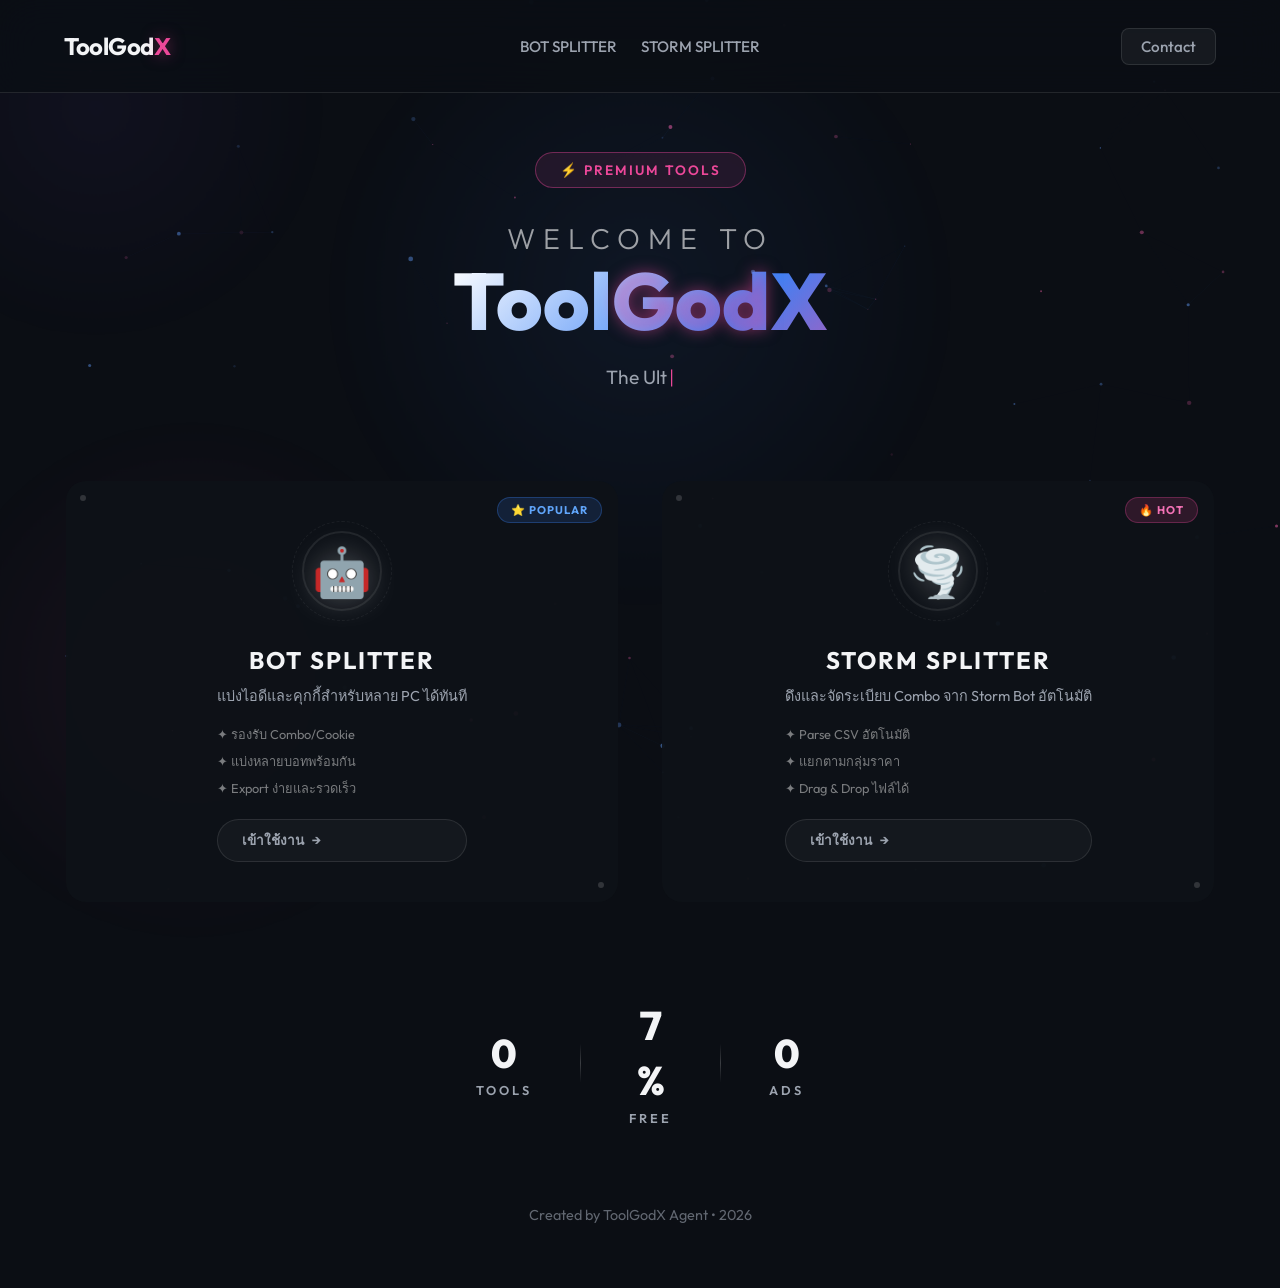
==== index.html @ eb427ba8 "New Update" ====
<!DOCTYPE html>
<html lang="th">

<head>
    <meta charset="UTF-8">
    <meta name="viewport" content="width=device-width, initial-scale=1.0">
    <meta name="description"
        content="ToolGodX - The Ultimate Tool Suite for Botting. Access ID Splitter and Storm Splitter.">
    <meta name="keywords" content="ToolGodX, ID Splitter, Storm Splitter, Bot Tools">
    <meta name="theme-color" content="#3b82f6">
    <title>ToolGodX - Home</title>
    <link rel="preconnect" href="https://fonts.googleapis.com">
    <link rel="preconnect" href="https://fonts.gstatic.com" crossorigin>
    <link href="https://fonts.googleapis.com/css2?family=Outfit:wght@300;400;600;700;800&display=swap" rel="stylesheet">
    <link rel="stylesheet" href="style.css">
    <script src="home.js" defer></script>
</head>

<body>
    <!-- Particle Canvas -->
    <canvas id="particleCanvas"></canvas>

    <!-- Animated Background Blobs -->
    <div class="background-glob home-glob"></div>
    <div class="background-glob home-glob-2"></div>
    <div class="background-glob home-glob-3"></div>

    <nav class="navbar">
        <div class="nav-container">
            <a href="index.html" class="nav-logo">
                ToolGod<span class="accent">X</span>
            </a>
            <ul class="nav-menu">
                <li><a href="bot.html" class="nav-link">BOT SPLITTER</a></li>
                <li><a href="storm.html" class="nav-link">STORM SPLITTER</a></li>
            </ul>
            <a href="#" class="nav-link contact-btn">Contact</a>
        </div>
    </nav>

    <div class="home-container">
        <!-- Hero Section -->
        <header class="hero-section">
            <div class="hero-badge">⚡ PREMIUM TOOLS</div>
            <h1 class="hero-title">
                <span class="hero-line-1">WELCOME TO</span>
                <span class="hero-line-2">Tool<span class="accent">God</span>X</span>
            </h1>
            <p class="hero-subtitle">
                <span id="typingText"></span><span class="typing-cursor">|</span>
            </p>
        </header>

        <!-- Feature Cards -->
        <main class="feature-grid">
            <!-- Bot Splitter Card -->
            <a href="bot.html" class="feature-card-wrapper bot-wrapper" id="botCard">
                <div class="card-border-glow"></div>
                <div class="feature-card bot-card">
                    <div class="card-shine"></div>
                    <div class="card-corner card-corner-tl"></div>
                    <div class="card-corner card-corner-br"></div>
                    <div class="card-status-badge bot-badge">⭐ POPULAR</div>
                    <div class="card-content">
                        <div class="card-icon-wrapper">
                            <div class="card-icon">🤖</div>
                            <div class="card-icon-ring"></div>
                            <div class="card-icon-ring card-icon-ring-2"></div>
                        </div>
                        <h2>BOT SPLITTER</h2>
                        <p>แบ่งไอดีและคุกกี้สำหรับหลาย PC ได้ทันที</p>
                        <ul class="card-features">
                            <li>✦ รองรับ Combo/Cookie</li>
                            <li>✦ แบ่งหลายบอทพร้อมกัน</li>
                            <li>✦ Export ง่ายและรวดเร็ว</li>
                        </ul>
                        <div class="card-cta">
                            <span>เข้าใช้งาน</span>
                            <span class="cta-arrow">→</span>
                        </div>
                    </div>
                    <div class="card-glow"></div>
                </div>
            </a>

            <!-- Storm Splitter Card -->
            <a href="storm.html" class="feature-card-wrapper storm-wrapper" id="stormCard">
                <div class="card-border-glow"></div>
                <div class="feature-card storm-card">
                    <div class="card-shine"></div>
                    <div class="card-corner card-corner-tl"></div>
                    <div class="card-corner card-corner-br"></div>
                    <div class="card-status-badge storm-badge">🔥 HOT</div>
                    <div class="card-content">
                        <div class="card-icon-wrapper">
                            <div class="card-icon">🌪️</div>
                            <div class="card-icon-ring"></div>
                            <div class="card-icon-ring card-icon-ring-2"></div>
                        </div>
                        <h2>STORM SPLITTER</h2>
                        <p>ดึงและจัดระเบียบ Combo จาก Storm Bot อัตโนมัติ</p>
                        <ul class="card-features">
                            <li>✦ Parse CSV อัตโนมัติ</li>
                            <li>✦ แยกตามกลุ่มราคา</li>
                            <li>✦ Drag & Drop ไฟล์ได้</li>
                        </ul>
                        <div class="card-cta">
                            <span>เข้าใช้งาน</span>
                            <span class="cta-arrow">→</span>
                        </div>
                    </div>
                    <div class="card-glow"></div>
                </div>
            </a>
        </main>

        <!-- Stats Section -->
        <section class="stats-section">
            <div class="stat-item">
                <span class="stat-number" data-target="2">0</span>
                <span class="stat-label">TOOLS</span>
            </div>
            <div class="stat-divider"></div>
            <div class="stat-item">
                <span class="stat-number" data-target="100">0</span><span class="stat-suffix">%</span>
                <span class="stat-label">FREE</span>
            </div>
            <div class="stat-divider"></div>
            <div class="stat-item">
                <span class="stat-number" data-target="0">0</span>
                <span class="stat-label">ADS</span>
            </div>
        </section>

        <footer>
            <p>Created by ToolGodX Agent &bull; 2026</p>
        </footer>
    </div>
</body>

</html>
---- style.css ----
:root {
    --bg-color: #0b0e14;
    --card-bg: rgba(22, 27, 34, 0.7);
    --primary: #3b82f6;
    --primary-glow: rgba(59, 130, 246, 0.5);
    --accent: #ec4899;
    --accent-glow: rgba(236, 72, 153, 0.5);
    --text-main: #f3f4f6;
    --text-muted: #9ca3af;
    --border: rgba(255, 255, 255, 0.1);
    --success: #10b981;
}

* {
    box-sizing: border-box;
    margin: 0;
    padding: 0;
}

html {
    scroll-behavior: smooth;
}

body {
    font-family: 'Outfit', sans-serif;
    background-color: var(--bg-color);
    color: var(--text-main);
    min-height: 100vh;
    display: flex;
    justify-content: center;
    padding: 2rem 1rem;
    overflow-x: hidden;
    position: relative;
}

/* Dynamic background blob */
.background-glob {
    position: fixed;
    top: -20%;
    left: -10%;
    width: 60vw;
    height: 60vw;
    background: radial-gradient(circle, var(--primary-glow) 0%, transparent 70%);
    opacity: 0.2;
    z-index: -1;
    pointer-events: none;
    animation: pulse 10s infinite alternate;
    will-change: transform, opacity;
}

@keyframes pulse {
    0% {
        transform: scale(1);
        opacity: 0.2;
    }

    100% {
        transform: scale(1.1);
        opacity: 0.3;
    }
}

/* Navbar */
.navbar {
    background: rgba(11, 14, 20, 0.8);
    backdrop-filter: blur(20px);
    -webkit-backdrop-filter: blur(20px);
    border-bottom: 1px solid var(--border);
    position: fixed;
    top: 0;
    left: 0;
    width: 100%;
    z-index: 1000;
    padding: 1rem 0;
}

.nav-container {
    max-width: 1200px;
    margin: 0 auto;
    padding: 0 1.5rem;
    display: flex;
    justify-content: center;
    align-items: center;
    position: relative;
    height: 60px;
    /* Ensure height for absolute positioning context */
}

.nav-logo {
    font-size: 1.5rem;
    font-weight: 700;
    color: var(--text-main);
    text-decoration: none;
    letter-spacing: -0.5px;
    position: absolute;
    left: 1.5rem;
}

.nav-menu {
    display: flex;
    list-style: none;
    gap: 1.5rem;
    align-items: center;
    justify-content: center;
    transition: transform 0.3s;
}

.nav-link {
    color: var(--text-muted);
    text-decoration: none;
    font-weight: 500;
    font-size: 0.95rem;
    transition: color 0.2s;
    position: relative;
}

.nav-link:hover,
.nav-link.active {
    color: var(--text-main);
}

.nav-link.active::after {
    content: '';
    position: absolute;
    bottom: -4px;
    left: 0;
    width: 100%;
    height: 2px;
    background: var(--primary);
    box-shadow: 0 0 10px var(--primary);
}

.contact-btn {
    border: 1px solid var(--border);
    padding: 0.5rem 1.2rem;
    border-radius: 8px;
    background: rgba(255, 255, 255, 0.05);
    position: absolute;
    right: 1.5rem;
}

.contact-btn:hover {
    background: rgba(255, 255, 255, 0.1);
    color: var(--primary);
    border-color: var(--primary);
}

.container {
    width: 100%;
    max-width: 1400px;
    z-index: 1;
    margin-top: 80px;
    /* Offset for fixed navbar */
    display: flex;
    flex-direction: column;
    min-height: calc(100vh - 140px);
}

header {
    text-align: center;
    margin-bottom: 2.5rem;
}

.glow-text {
    font-size: clamp(1.8rem, 8vw, 3rem);
    font-weight: 700;
    letter-spacing: -1px;
    text-shadow: 0 0 20px var(--primary-glow);
    margin-bottom: 0.5rem;
}

.accent {
    color: var(--accent);
    text-shadow: 0 0 15px var(--accent-glow);
}

.subtitle {
    color: var(--text-muted);
    font-size: 1.1rem;
}

/* Card Styling */
.card {
    background: var(--card-bg);
    backdrop-filter: blur(12px);
    -webkit-backdrop-filter: blur(12px);
    border: 1px solid var(--border);
    border-radius: 16px;
    padding: 1.5rem;
    box-shadow: 0 8px 32px rgba(0, 0, 0, 0.3);
    margin-bottom: 2rem;
}

/* Inputs */
.form-group {
    margin-bottom: 1.5rem;
}

label {
    display: block;
    margin-bottom: 0.5rem;
    font-weight: 600;
    color: var(--text-main);
}

textarea {
    width: 100%;
    height: 200px;
    background: rgba(0, 0, 0, 0.3);
    border: 1px solid var(--border);
    border-radius: 12px;
    padding: 1rem;
    color: var(--text-main);
    font-family: 'Consolas', monospace;
    font-size: 0.95rem;
    resize: vertical;
    transition: border-color 0.2s, box-shadow 0.2s;
}

textarea:focus {
    outline: none;
    border-color: var(--primary);
    box-shadow: 0 0 0 2px var(--primary-glow);
}

.meta-info {
    text-align: right;
    font-size: 0.85rem;
    color: var(--text-muted);
    margin-top: 0.5rem;
}

/* Controls */
.controls {
    display: flex;
    gap: 1rem;
    align-items: flex-end;
    flex-wrap: wrap;
}

.control-group {
    flex: 1;
    min-width: 200px;
}

.number-input {
    display: flex;
    align-items: center;
    background: rgba(0, 0, 0, 0.3);
    border-radius: 12px;
    border: 1px solid var(--border);
    overflow: hidden;
}

.number-input button {
    background: transparent;
    border: none;
    color: var(--text-main);
    padding: 0.8rem 1rem;
    font-size: 1.2rem;
    cursor: pointer;
    transition: background 0.2s;
}

.number-input button:hover {
    background: rgba(255, 255, 255, 0.1);
}

.number-input input {
    flex: 1;
    background: transparent;
    border: none;
    color: var(--text-main);
    text-align: center;
    font-size: 1.1rem;
    font-weight: 600;
    padding: 0.8rem 0;
    -moz-appearance: textfield;
    appearance: textfield;

}

.number-input input::-webkit-outer-spin-button,
.number-input input::-webkit-inner-spin-button {
    -webkit-appearance: none;
    margin: 0;
}

.styled-select {
    width: 100%;
    background: rgba(0, 0, 0, 0.3);
    border: 1px solid var(--border);
    border-radius: 12px;
    padding: 1rem;
    color: var(--text-main);
    font-size: 1rem;
    cursor: pointer;
    appearance: none;
    -webkit-appearance: none;
    background-image: url("data:image/svg+xml,%3Csvg xmlns='http://www.w3.org/2000/svg' width='24' height='24' viewBox='0 0 24 24' fill='none' stroke='%239ca3af' stroke-width='2' stroke-linecap='round' stroke-linejoin='round'%3E%3Cpolyline points='6 9 12 15 18 9'%3E%3C/polyline%3E%3C/svg%3E");
    background-repeat: no-repeat;
    background-position: right 1rem center;
    background-size: 1rem;
}

.styled-select:focus {
    outline: none;
    border-color: var(--primary);
}

.action-btn {
    flex: 2;
    background: linear-gradient(135deg, var(--primary), #2563eb);
    color: white;
    border: none;
    border-radius: 12px;
    padding: 1rem 2rem;
    font-size: 1.1rem;
    font-weight: 600;
    cursor: pointer;
    transition: transform 0.2s, box-shadow 0.2s;
    min-width: 200px;
    box-shadow: 0 4px 15px var(--primary-glow);
}

.action-btn:hover {
    transform: translateY(-2px);
    box-shadow: 0 6px 20px var(--primary-glow);
}

.secondary-btn {
    background: rgba(255, 255, 255, 0.05);
    color: var(--text-muted);
    border: 1px solid var(--border);
    border-radius: 12px;
    padding: 1rem 1.5rem;
    cursor: pointer;
    transition: all 0.2s;
}

.secondary-btn:hover {
    background: rgba(239, 68, 68, 0.1);
    color: #ef4444;
    border-color: rgba(239, 68, 68, 0.3);
}

/* Results Grid */
.results-grid {
    display: grid;
    grid-template-columns: repeat(4, 1fr);
    gap: 1.5rem;
    margin-bottom: 3rem;
}

.result-card {
    background: var(--card-bg);
    border: 1px solid var(--border);
    border-radius: 12px;
    overflow: hidden;
    display: flex;
    flex-direction: column;
    animation: fadeIn 0.4s ease-out backwards;
    /* Performance Optimization: Skip rendering off-screen content */
    content-visibility: auto;
    contain-intrinsic-size: 1px 250px;
    /* Approximate height of a card */
}

@keyframes fadeIn {
    from {
        opacity: 0;
        transform: translateY(10px);
    }

    to {
        opacity: 1;
        transform: translateY(0);
    }
}

.result-header {
    background: rgba(255, 255, 255, 0.03);
    padding: 1rem;
    display: flex;
    justify-content: space-between;
    align-items: center;
    border-bottom: 1px solid var(--border);
}

.result-title {
    font-weight: 600;
    color: var(--primary);
}

.count-badge {
    background: rgba(255, 255, 255, 0.1);
    padding: 0.2rem 0.6rem;
    border-radius: 20px;
    font-size: 0.8rem;
    color: var(--text-muted);
}

.result-body {
    padding: 1rem;
}

.result-textarea {
    width: 100%;
    height: 120px;
    background: rgba(0, 0, 0, 0.2);
    border: 1px solid transparent;
    border-radius: 8px;
    padding: 0.8rem;
    color: var(--text-muted);
    font-family: 'Consolas', monospace;
    font-size: 0.85rem;
    resize: none;
}

.copy-btn {
    width: 100%;
    margin-top: 0.8rem;
    background: rgba(255, 255, 255, 0.05);
    border: 1px solid var(--border);
    color: var(--text-main);
    padding: 0.8rem;
    border-radius: 8px;
    cursor: pointer;
    font-weight: 600;
    transition: all 0.2s;
    display: flex;
    align-items: center;
    justify-content: center;
    gap: 0.5rem;
}

.copy-btn:hover {
    background: rgba(255, 255, 255, 0.1);
    border-color: rgba(255, 255, 255, 0.2);
}

.copy-btn.copied {
    background: rgba(16, 185, 129, 0.2);
    color: var(--success);
    border-color: rgba(16, 185, 129, 0.4);
}

footer {
    margin-top: auto;
    text-align: center;
    color: var(--text-muted);
    font-size: 0.9rem;
    opacity: 0.6;
    padding-top: 1rem;
    padding-bottom: 2rem;
}

@media (max-width: 1024px) {
    .results-grid {
        grid-template-columns: repeat(2, 1fr);
    }
}

@media (max-width: 600px) {
    .nav-menu {
        display: none;
        /* simple mobile fix for now, could add hamburger later */
    }

    .nav-container {
        justify-content: space-between;
    }

    .controls {
        flex-direction: column;
        align-items: stretch;
    }

    .action-btn {
        width: 100%;
    }

    .results-grid {
        grid-template-columns: 1fr;
    }
}

/* ========================================= */
/* HOME PAGE STYLES                          */
/* ========================================= */

/* Particle Canvas */
#particleCanvas {
    position: fixed;
    top: 0;
    left: 0;
    width: 100%;
    height: 100%;
    z-index: 0;
    pointer-events: none;
}

.home-container {
    width: 100%;
    max-width: 1200px;
    z-index: 1;
    margin-top: 120px;
    display: flex;
    flex-direction: column;
    align-items: center;
    min-height: calc(100vh - 160px);
    padding: 0 1.5rem;
}

/* Background Blobs - Enhanced */
.home-glob {
    background: radial-gradient(circle, rgba(59, 130, 246, 0.4) 0%, transparent 60%);
    top: -10%;
    left: 20%;
    animation: pulse 8s infinite alternate;
}

.home-glob-2 {
    background: radial-gradient(circle, rgba(236, 72, 153, 0.35) 0%, transparent 60%);
    top: 40%;
    right: -10%;
    width: 50vw;
    height: 50vw;
    animation: pulse 12s infinite alternate-reverse;
}

.home-glob-3 {
    background: radial-gradient(circle, rgba(139, 92, 246, 0.25) 0%, transparent 60%);
    bottom: -20%;
    left: -15%;
    width: 45vw;
    height: 45vw;
    animation: pulse 15s infinite alternate;
}

/* Hero Section */
.hero-section {
    text-align: center;
    margin-bottom: clamp(2rem, 8vw, 4rem);
    animation: slideDown 0.8s ease-out;
}

@keyframes slideDown {
    from {
        opacity: 0;
        transform: translateY(-30px);
    }

    to {
        opacity: 1;
        transform: translateY(0);
    }
}

/* Hero Badge */
.hero-badge {
    display: inline-block;
    padding: 0.5rem 1.5rem;
    border: 1px solid rgba(236, 72, 153, 0.4);
    border-radius: 999px;
    font-size: 0.85rem;
    font-weight: 600;
    color: var(--accent);
    background: rgba(236, 72, 153, 0.1);
    margin-bottom: 2rem;
    letter-spacing: 2px;
    animation: badgePulse 2s ease-in-out infinite;
}

@keyframes badgePulse {

    0%,
    100% {
        box-shadow: 0 0 0 0 rgba(236, 72, 153, 0.3);
    }

    50% {
        box-shadow: 0 0 20px 5px rgba(236, 72, 153, 0.15);
    }
}

/* Hero Title */
.hero-title {
    display: flex;
    flex-direction: column;
    gap: 0.3rem;
    margin-bottom: 1.5rem;
}

.hero-line-1 {
    font-size: clamp(1rem, 4vw, 1.8rem);
    font-weight: 300;
    letter-spacing: 8px;
    color: rgba(255, 255, 255, 0.6);
    text-transform: uppercase;
    animation: fadeSlideUp 0.6s ease-out 0.2s both;
}

.hero-line-2 {
    font-size: clamp(2.5rem, 10vw, 5rem);
    font-weight: 800;
    line-height: 1;
    background: linear-gradient(135deg, #fff 0%, #3b82f6 40%, #ec4899 70%, #fff 100%);
    background-size: 200% auto;
    -webkit-background-clip: text;
    background-clip: text;
    -webkit-text-fill-color: transparent;
    animation: fadeSlideUp 0.6s ease-out 0.4s both, shimmer 4s linear infinite;
}

@keyframes fadeSlideUp {
    from {
        opacity: 0;
        transform: translateY(20px);
    }

    to {
        opacity: 1;
        transform: translateY(0);
    }
}

@keyframes shimmer {
    0% {
        background-position: 0% center;
    }

    100% {
        background-position: 200% center;
    }
}

/* Hero Subtitle with Typing */
.hero-subtitle {
    font-size: 1.2rem;
    color: var(--text-muted);
    max-width: 600px;
    margin: 0 auto;
    min-height: 1.8em;
    animation: fadeSlideUp 0.6s ease-out 0.6s both;
}

.typing-cursor {
    display: inline-block;
    color: var(--accent);
    font-weight: 300;
    animation: blink 0.8s step-end infinite;
    margin-left: 2px;
}

@keyframes blink {

    0%,
    100% {
        opacity: 1;
    }

    50% {
        opacity: 0;
    }
}

/* Feature Grid */
.feature-grid {
    display: grid;
    grid-template-columns: repeat(auto-fit, minmax(280px, 1fr));
    gap: 2.5rem;
    width: 100%;
    padding: 1rem 0;
    margin-bottom: 3rem;
}

/* ---- Card Wrapper with Animated Gradient Border ---- */
.feature-card-wrapper {
    position: relative;
    border-radius: 22px;
    padding: 2px;
    text-decoration: none;
    display: block;
    animation: cardEntrance 0.7s ease-out both;
}

.card-border-glow {
    position: absolute;
    inset: 0;
    border-radius: 22px;
    background: conic-gradient(from var(--border-angle, 0deg),
            transparent 0%,
            transparent 25%,
            rgba(255, 255, 255, 0.15) 50%,
            transparent 75%,
            transparent 100%);
    z-index: 0;
    opacity: 0;
    transition: opacity 0.5s;
    animation: rotateBorder 4s linear infinite;
}

.feature-card-wrapper:hover .card-border-glow {
    opacity: 1;
}

@property --border-angle {
    syntax: '<angle>';
    initial-value: 0deg;
    inherits: false;
}

@keyframes rotateBorder {
    to {
        --border-angle: 360deg;
    }
}

.bot-wrapper:hover .card-border-glow {
    background: conic-gradient(from var(--border-angle, 0deg),
            transparent 0%,
            transparent 20%,
            rgba(59, 130, 246, 0.6) 35%,
            rgba(59, 130, 246, 0.8) 50%,
            rgba(59, 130, 246, 0.6) 65%,
            transparent 80%,
            transparent 100%);
}

.storm-wrapper:hover .card-border-glow {
    background: conic-gradient(from var(--border-angle, 0deg),
            transparent 0%,
            transparent 20%,
            rgba(236, 72, 153, 0.6) 35%,
            rgba(236, 72, 153, 0.8) 50%,
            rgba(236, 72, 153, 0.6) 65%,
            transparent 80%,
            transparent 100%);
}

@keyframes cardEntrance {
    from {
        opacity: 0;
        transform: translateY(40px) scale(0.95);
    }

    to {
        opacity: 1;
        transform: translateY(0) scale(1);
    }
}

/* ---- Feature Card (inner) ---- */
.feature-card {
    --mouse-x: 50%;
    --mouse-y: 50%;
    position: relative;
    background: rgba(14, 18, 24, 0.95);
    border-radius: 20px;
    padding: 2.5rem 2rem;
    color: var(--text-main);
    display: flex;
    flex-direction: column;
    align-items: center;
    text-align: center;
    transition: all 0.4s cubic-bezier(0.175, 0.885, 0.32, 1.275);
    overflow: hidden;
    backdrop-filter: blur(12px);
    z-index: 1;
}

/* Card Shine (mouse-tracking) */
.card-shine {
    position: absolute;
    top: 0;
    left: 0;
    width: 100%;
    height: 100%;
    background: radial-gradient(350px circle at var(--mouse-x) var(--mouse-y),
            rgba(255, 255, 255, 0.07),
            transparent 60%);
    z-index: 1;
    pointer-events: none;
    opacity: 0;
    transition: opacity 0.3s;
}

.feature-card-wrapper:hover .card-shine {
    opacity: 1;
}

/* ---- Corner Decorations ---- */
.card-corner {
    position: absolute;
    width: 6px;
    height: 6px;
    border-radius: 50%;
    background: rgba(255, 255, 255, 0.15);
    z-index: 3;
    transition: all 0.5s;
}

.card-corner-tl {
    top: 14px;
    left: 14px;
}

.card-corner-br {
    bottom: 14px;
    right: 14px;
}

.feature-card-wrapper:hover .card-corner {
    background: rgba(255, 255, 255, 0.4);
    box-shadow: 0 0 8px rgba(255, 255, 255, 0.3);
}

.bot-wrapper:hover .card-corner {
    background: var(--primary);
    box-shadow: 0 0 12px var(--primary-glow);
}

.storm-wrapper:hover .card-corner {
    background: var(--accent);
    box-shadow: 0 0 12px var(--accent-glow);
}

/* ---- Status Badge ---- */
.card-status-badge {
    position: absolute;
    top: 16px;
    right: 16px;
    padding: 0.3rem 0.8rem;
    border-radius: 999px;
    font-size: 0.7rem;
    font-weight: 700;
    letter-spacing: 1px;
    z-index: 3;
    animation: badgeFloat 3s ease-in-out infinite;
}

@keyframes badgeFloat {

    0%,
    100% {
        transform: translateY(0);
    }

    50% {
        transform: translateY(-3px);
    }
}

.bot-badge {
    background: rgba(59, 130, 246, 0.15);
    color: #60a5fa;
    border: 1px solid rgba(59, 130, 246, 0.3);
}

.storm-badge {
    background: rgba(236, 72, 153, 0.15);
    color: #f472b6;
    border: 1px solid rgba(236, 72, 153, 0.3);
}

/* ---- Card Content ---- */
.card-content {
    z-index: 2;
    position: relative;
}

/* ---- Icon Wrapper with Dual Rings ---- */
.card-icon-wrapper {
    position: relative;
    display: inline-flex;
    align-items: center;
    justify-content: center;
    margin-bottom: 1.5rem;
    width: 100px;
    height: 100px;
}

.card-icon {
    font-size: 3rem;
    filter: drop-shadow(0 0 15px rgba(255, 255, 255, 0.25));
    transition: transform 0.5s cubic-bezier(0.175, 0.885, 0.32, 1.275);
    z-index: 2;
}

.card-icon-ring {
    position: absolute;
    width: 80px;
    height: 80px;
    border-radius: 50%;
    border: 2px solid rgba(255, 255, 255, 0.08);
    transition: all 0.5s ease;
}

.card-icon-ring-2 {
    width: 100px;
    height: 100px;
    border: 1px dashed rgba(255, 255, 255, 0.06);
    animation: spinRing 20s linear infinite;
}

@keyframes spinRing {
    to {
        transform: rotate(360deg);
    }
}

.feature-card-wrapper:hover .card-icon-ring {
    transform: scale(1.15);
    border-color: rgba(255, 255, 255, 0.25);
}

.feature-card-wrapper:hover .card-icon-ring-2 {
    border-color: rgba(255, 255, 255, 0.15);
    animation-duration: 6s;
}

.feature-card h2 {
    font-size: 1.5rem;
    font-weight: 700;
    margin-bottom: 0.6rem;
    letter-spacing: 2px;
    transition: all 0.3s;
}

.feature-card p {
    color: var(--text-muted);
    line-height: 1.6;
    font-size: 0.9rem;
    margin-bottom: 1rem;
}

/* ---- Feature List ---- */
.card-features {
    list-style: none;
    text-align: left;
    padding: 0;
    margin: 0 0 1.2rem 0;
    display: flex;
    flex-direction: column;
    gap: 0.4rem;
}

.card-features li {
    font-size: 0.8rem;
    color: rgba(255, 255, 255, 0.45);
    transition: color 0.3s;
}

.feature-card-wrapper:hover .card-features li {
    color: rgba(255, 255, 255, 0.7);
}

/* ---- CTA Button ---- */
.card-cta {
    display: flex;
    align-items: center;
    gap: 0.5rem;
    padding: 0.6rem 1.5rem;
    border-radius: 999px;
    border: 1px solid rgba(255, 255, 255, 0.1);
    background: rgba(255, 255, 255, 0.03);
    font-size: 0.85rem;
    font-weight: 600;
    color: var(--text-muted);
    transition: all 0.4s;
}

.cta-arrow {
    transition: transform 0.3s;
    display: inline-block;
}

.feature-card-wrapper:hover .card-cta {
    color: #fff;
    border-color: rgba(255, 255, 255, 0.3);
    background: rgba(255, 255, 255, 0.08);
}

.feature-card-wrapper:hover .cta-arrow {
    transform: translateX(4px);
}

/* ---- Card Glow (bottom gradient) ---- */
.card-glow {
    position: absolute;
    bottom: 0;
    left: 0;
    width: 100%;
    height: 60%;
    pointer-events: none;
    z-index: 0;
    opacity: 0;
    transition: opacity 0.5s;
}

/* ---- General Hover ---- */
.feature-card-wrapper:hover .feature-card {
    background: rgba(18, 22, 30, 0.98);
}

.feature-card-wrapper:hover .card-icon {
    transform: scale(1.2) rotate(5deg);
}

/* ---- Bot Card Hover ---- */
.bot-wrapper:hover .feature-card {
    box-shadow: inset 0 0 60px rgba(59, 130, 246, 0.04);
}

.bot-wrapper:hover h2 {
    color: var(--primary);
    text-shadow: 0 0 25px var(--primary-glow);
}

.bot-wrapper:hover .card-icon-ring {
    border-color: var(--primary);
    box-shadow: 0 0 25px var(--primary-glow);
}

.bot-wrapper:hover .card-icon-ring-2 {
    border-color: rgba(59, 130, 246, 0.3);
}

.bot-wrapper:hover .card-cta {
    border-color: rgba(59, 130, 246, 0.4);
    background: rgba(59, 130, 246, 0.1);
    color: #60a5fa;
}

.bot-wrapper:hover .card-glow {
    opacity: 1;
    background: linear-gradient(to top, rgba(59, 130, 246, 0.1), transparent);
}

/* ---- Storm Card Hover ---- */
.storm-wrapper:hover .feature-card {
    box-shadow: inset 0 0 60px rgba(236, 72, 153, 0.04);
}

.storm-wrapper:hover h2 {
    color: var(--accent);
    text-shadow: 0 0 25px var(--accent-glow);
}

.storm-wrapper:hover .card-icon-ring {
    border-color: var(--accent);
    box-shadow: 0 0 25px var(--accent-glow);
}

.storm-wrapper:hover .card-icon-ring-2 {
    border-color: rgba(236, 72, 153, 0.3);
}

.storm-wrapper:hover .card-cta {
    border-color: rgba(236, 72, 153, 0.4);
    background: rgba(236, 72, 153, 0.1);
    color: #f472b6;
}

.storm-wrapper:hover .card-glow {
    opacity: 1;
    background: linear-gradient(to top, rgba(236, 72, 153, 0.1), transparent);
}

/* Stats Section */
.stats-section {
    display: flex;
    align-items: center;
    justify-content: center;
    gap: 3rem;
    padding: 2rem 0;
    margin-bottom: 2rem;
    animation: fadeSlideUp 0.6s ease-out 1s both;
}

.stat-item {
    text-align: center;
    display: flex;
    flex-direction: column;
    align-items: center;
    gap: 0.3rem;
}

.stat-number {
    font-size: clamp(1.8rem, 6vw, 2.5rem);
    font-weight: 800;
    color: var(--text-main);
    font-variant-numeric: tabular-nums;
}

.stat-suffix {
    font-size: clamp(1.8rem, 6vw, 2.5rem);
    font-weight: 800;
    color: var(--text-main);
}

.stat-label {
    font-size: 0.8rem;
    font-weight: 600;
    letter-spacing: 3px;
    color: var(--text-muted);
    text-transform: uppercase;
}

.stat-divider {
    width: 1px;
    height: 40px;
    background: linear-gradient(to bottom, transparent, rgba(255, 255, 255, 0.2), transparent);
}

/* Mobile Responsive */
@media (max-width: 768px) {
    .hero-line-1 {
        font-size: 1.2rem;
        letter-spacing: 4px;
    }

    .hero-line-2 {
        font-size: 3rem;
    }

    .feature-grid {
        grid-template-columns: 1fr;
        gap: 1.5rem;
    }

    .stats-section {
        gap: 1.5rem;
    }

    .stat-number,
    .stat-suffix {
        font-size: 1.8rem;
    }
}
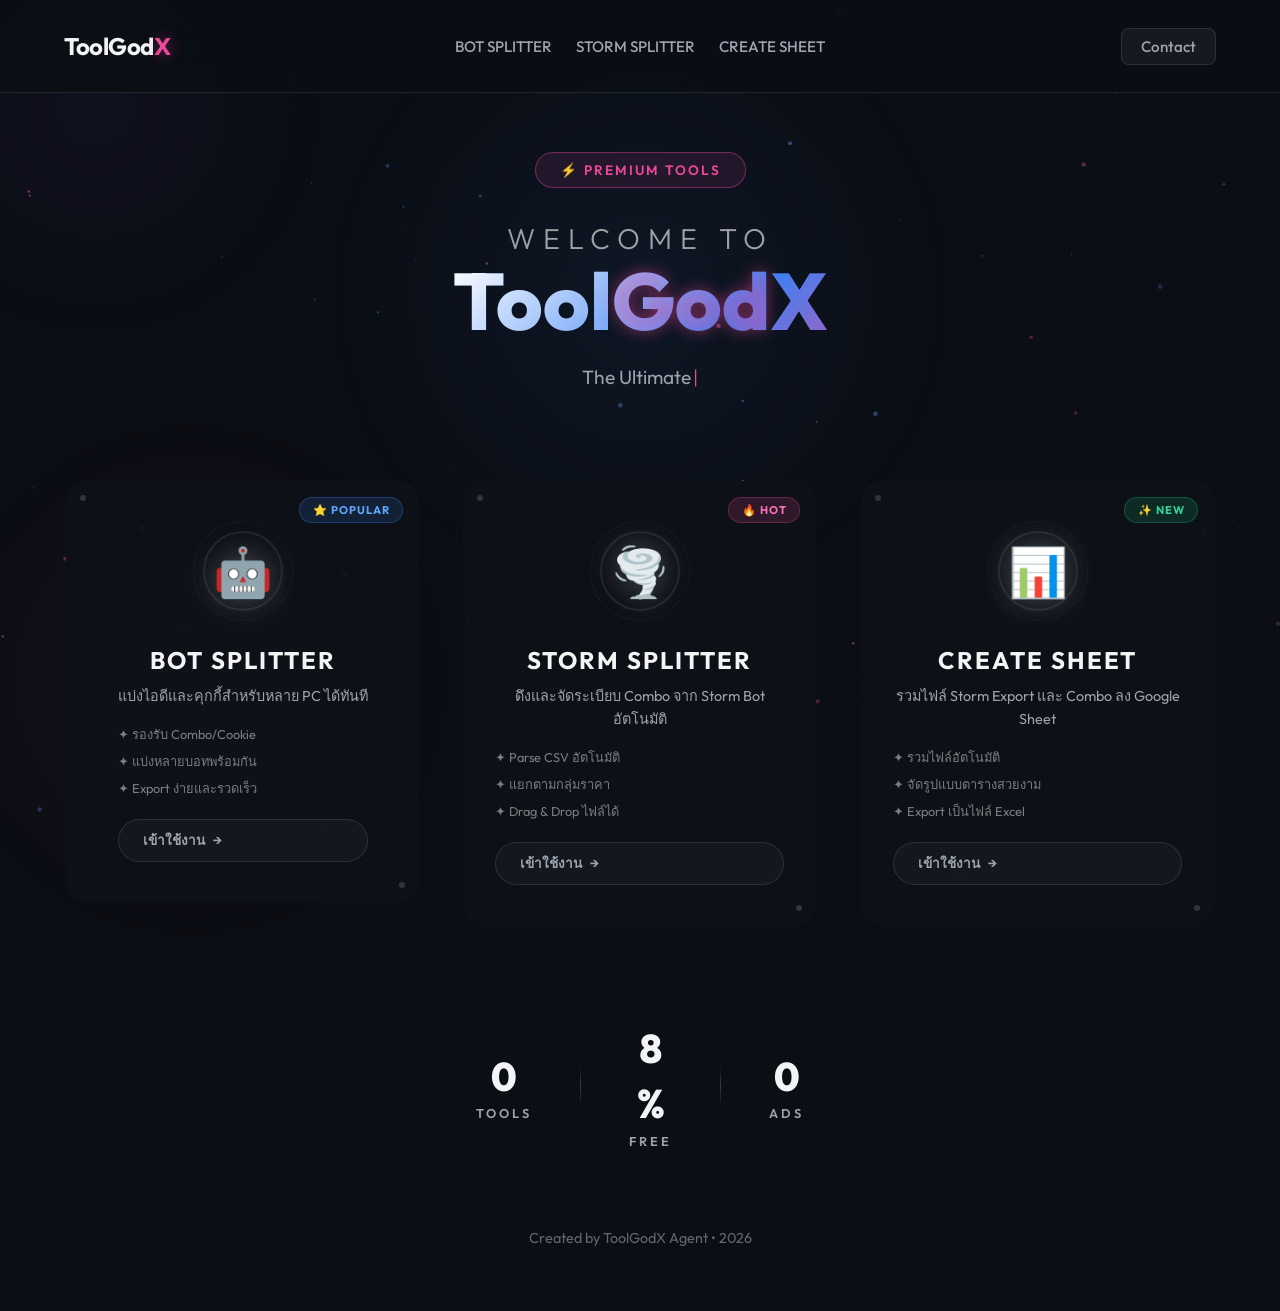
==== commit cc041709: "Update New" ====
--- a/index.html
+++ b/index.html
@@ -33,6 +33,7 @@
             <ul class="nav-menu">
                 <li><a href="bot.html" class="nav-link">BOT SPLITTER</a></li>
                 <li><a href="storm.html" class="nav-link">STORM SPLITTER</a></li>
+                <li><a href="create_sheet.html" class="nav-link">CREATE SHEET</a></li>
             </ul>
             <a href="#" class="nav-link contact-btn">Contact</a>
         </div>
@@ -112,12 +113,42 @@
                     <div class="card-glow"></div>
                 </div>
             </a>
+
+            <!-- Create Sheet Card -->
+            <a href="create_sheet.html" class="feature-card-wrapper sheet-wrapper" id="sheetCard">
+                <div class="card-border-glow"></div>
+                <div class="feature-card sheet-card">
+                    <div class="card-shine"></div>
+                    <div class="card-corner card-corner-tl"></div>
+                    <div class="card-corner card-corner-br"></div>
+                    <div class="card-status-badge sheet-badge">✨ NEW</div>
+                    <div class="card-content">
+                        <div class="card-icon-wrapper">
+                            <div class="card-icon">📊</div>
+                            <div class="card-icon-ring"></div>
+                            <div class="card-icon-ring card-icon-ring-2"></div>
+                        </div>
+                        <h2>CREATE SHEET</h2>
+                        <p>รวมไฟล์ Storm Export และ Combo ลง Google Sheet</p>
+                        <ul class="card-features">
+                            <li>✦ รวมไฟล์อัตโนมัติ</li>
+                            <li>✦ จัดรูปแบบตารางสวยงาม</li>
+                            <li>✦ Export เป็นไฟล์ Excel</li>
+                        </ul>
+                        <div class="card-cta">
+                            <span>เข้าใช้งาน</span>
+                            <span class="cta-arrow">→</span>
+                        </div>
+                    </div>
+                    <div class="card-glow"></div>
+                </div>
+            </a>
         </main>
 
         <!-- Stats Section -->
         <section class="stats-section">
             <div class="stat-item">
-                <span class="stat-number" data-target="2">0</span>
+                <span class="stat-number" data-target="3">0</span>
                 <span class="stat-label">TOOLS</span>
             </div>
             <div class="stat-divider"></div>
--- a/style.css
+++ b/style.css
@@ -191,6 +191,19 @@
     margin-bottom: 2rem;
 }
 
+.grid-2-col {
+    display: grid;
+    grid-template-columns: 1fr 1fr;
+    gap: 1.5rem;
+    margin-bottom: 2rem;
+}
+
+@media (max-width: 768px) {
+    .grid-2-col {
+        grid-template-columns: 1fr;
+    }
+}
+
 /* Inputs */
 .form-group {
     margin-bottom: 1.5rem;
@@ -217,6 +230,11 @@
     transition: border-color 0.2s, box-shadow 0.2s;
 }
 
+#stormInput,
+#comboInput {
+    height: 120px;
+}
+
 textarea:focus {
     outline: none;
     border-color: var(--primary);
@@ -228,6 +246,23 @@
     font-size: 0.85rem;
     color: var(--text-muted);
     margin-top: 0.5rem;
+}
+
+.compact-settings {
+    max-width: 400px;
+    margin: 0 auto 1.5rem auto;
+    text-align: left;
+}
+
+.neon-input {
+    border: 1px solid rgba(16, 185, 129, 0.5) !important;
+    box-shadow: 0 0 10px rgba(16, 185, 129, 0.2);
+    transition: all 0.3s ease;
+}
+
+.neon-input:focus {
+    border-color: #10b981 !important;
+    box-shadow: 0 0 15px rgba(16, 185, 129, 0.4), inset 0 0 10px rgba(16, 185, 129, 0.1);
 }
 
 /* Controls */
@@ -344,6 +379,55 @@
     border-color: rgba(239, 68, 68, 0.3);
 }
 
+@keyframes gradientMove {
+    0% {
+        background-position: 0% 50%;
+    }
+
+    100% {
+        background-position: 100% 50%;
+    }
+}
+
+.btn-animate-green {
+    background: linear-gradient(270deg, #10b981, #059669, #34d399, #059669);
+    background-size: 300% 300%;
+    animation: gradientMove 3s linear infinite;
+    box-shadow: 0 4px 15px rgba(16, 185, 129, 0.4);
+    border: none;
+    color: white;
+}
+
+.btn-animate-green:hover {
+    box-shadow: 0 6px 20px rgba(16, 185, 129, 0.6);
+}
+
+.btn-animate-blue {
+    background: linear-gradient(270deg, #3b82f6, #2563eb, #60a5fa, #2563eb);
+    background-size: 300% 300%;
+    animation: gradientMove 3s linear infinite;
+    box-shadow: 0 4px 15px rgba(59, 130, 246, 0.4);
+    border: none;
+    color: white;
+}
+
+.btn-animate-blue:hover {
+    box-shadow: 0 6px 20px rgba(59, 130, 246, 0.6);
+}
+
+.btn-animate-pink {
+    background: linear-gradient(270deg, #ec4899, #be185d, #f472b6, #be185d);
+    background-size: 300% 300%;
+    animation: gradientMove 3s linear infinite;
+    box-shadow: 0 4px 15px rgba(236, 72, 153, 0.4);
+    border: none;
+    color: white;
+}
+
+.btn-animate-pink:hover {
+    box-shadow: 0 6px 20px rgba(236, 72, 153, 0.6);
+}
+
 /* Results Grid */
 .results-grid {
     display: grid;
@@ -380,11 +464,18 @@
 
 .result-header {
     background: rgba(255, 255, 255, 0.03);
-    padding: 1rem;
+    padding: 0.5rem 1rem;
     display: flex;
     justify-content: space-between;
     align-items: center;
     border-bottom: 1px solid var(--border);
+}
+
+.result-header .copy-btn {
+    width: auto;
+    margin-top: 0;
+    padding: 0.4rem 1rem;
+    font-size: 0.9rem;
 }
 
 .result-title {
@@ -398,6 +489,12 @@
     border-radius: 20px;
     font-size: 0.8rem;
     color: var(--text-muted);
+}
+
+.table-container {
+    max-height: 200px;
+    overflow-y: auto;
+    border-bottom: 1px solid var(--border);
 }
 
 .result-body {
@@ -1068,6 +1165,58 @@
     background: linear-gradient(to top, rgba(236, 72, 153, 0.1), transparent);
 }
 
+/* ---- Sheet Card Hover ---- */
+.sheet-wrapper:hover .card-border-glow {
+    background: conic-gradient(from var(--border-angle, 0deg),
+            transparent 0%,
+            transparent 20%,
+            rgba(16, 185, 129, 0.6) 35%,
+            rgba(16, 185, 129, 0.8) 50%,
+            rgba(16, 185, 129, 0.6) 65%,
+            transparent 80%,
+            transparent 100%);
+}
+
+.sheet-wrapper:hover .card-corner {
+    background: #10b981;
+    box-shadow: 0 0 12px rgba(16, 185, 129, 0.6);
+}
+
+.sheet-badge {
+    background: rgba(16, 185, 129, 0.15);
+    color: #34d399;
+    border: 1px solid rgba(16, 185, 129, 0.3);
+}
+
+.sheet-wrapper:hover .feature-card {
+    box-shadow: inset 0 0 60px rgba(16, 185, 129, 0.04);
+}
+
+.sheet-wrapper:hover h2 {
+    color: #10b981;
+    text-shadow: 0 0 25px rgba(16, 185, 129, 0.6);
+}
+
+.sheet-wrapper:hover .card-icon-ring {
+    border-color: #10b981;
+    box-shadow: 0 0 25px rgba(16, 185, 129, 0.6);
+}
+
+.sheet-wrapper:hover .card-icon-ring-2 {
+    border-color: rgba(16, 185, 129, 0.3);
+}
+
+.sheet-wrapper:hover .card-cta {
+    border-color: rgba(16, 185, 129, 0.4);
+    background: rgba(16, 185, 129, 0.1);
+    color: #34d399;
+}
+
+.sheet-wrapper:hover .card-glow {
+    opacity: 1;
+    background: linear-gradient(to top, rgba(16, 185, 129, 0.1), transparent);
+}
+
 /* Stats Section */
 .stats-section {
     display: flex;
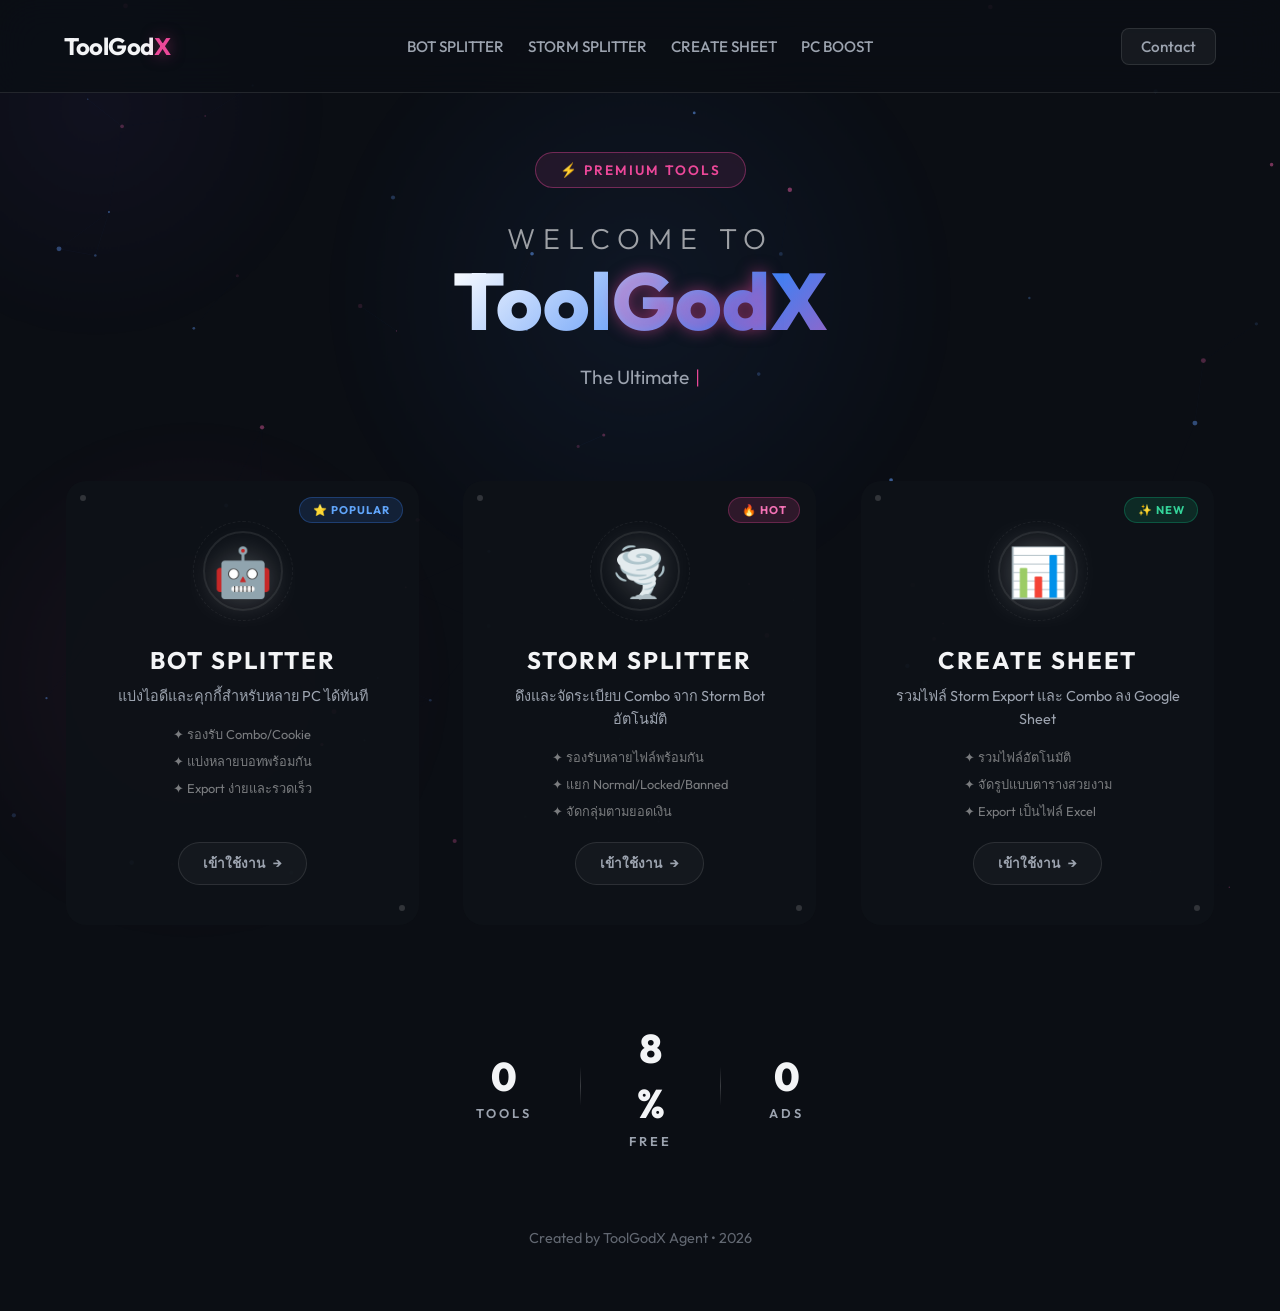
==== commit dc3b5c2d: "Update New" ====
--- a/index.html
+++ b/index.html
@@ -34,6 +34,7 @@
                 <li><a href="bot.html" class="nav-link">BOT SPLITTER</a></li>
                 <li><a href="storm.html" class="nav-link">STORM SPLITTER</a></li>
                 <li><a href="create_sheet.html" class="nav-link">CREATE SHEET</a></li>
+                <li><a href="pcboost.html" class="nav-link">PC BOOST</a></li>
             </ul>
             <a href="#" class="nav-link contact-btn">Contact</a>
         </div>
@@ -101,9 +102,9 @@
                         <h2>STORM SPLITTER</h2>
                         <p>ดึงและจัดระเบียบ Combo จาก Storm Bot อัตโนมัติ</p>
                         <ul class="card-features">
-                            <li>✦ Parse CSV อัตโนมัติ</li>
-                            <li>✦ แยกตามกลุ่มราคา</li>
-                            <li>✦ Drag & Drop ไฟล์ได้</li>
+                            <li>✦ รองรับหลายไฟล์พร้อมกัน</li>
+                            <li>✦ แยก Normal/Locked/Banned</li>
+                            <li>✦ จัดกลุ่มตามยอดเงิน</li>
                         </ul>
                         <div class="card-cta">
                             <span>เข้าใช้งาน</span>
--- a/style.css
+++ b/style.css
@@ -396,6 +396,7 @@
     box-shadow: 0 4px 15px rgba(16, 185, 129, 0.4);
     border: none;
     color: white;
+    will-change: background-position;
 }
 
 .btn-animate-green:hover {
@@ -409,6 +410,7 @@
     box-shadow: 0 4px 15px rgba(59, 130, 246, 0.4);
     border: none;
     color: white;
+    will-change: background-position;
 }
 
 .btn-animate-blue:hover {
@@ -422,6 +424,7 @@
     box-shadow: 0 4px 15px rgba(236, 72, 153, 0.4);
     border: none;
     color: white;
+    will-change: background-position;
 }
 
 .btn-animate-pink:hover {
@@ -542,6 +545,63 @@
     border-color: rgba(16, 185, 129, 0.4);
 }
 
+/* Filter Buttons */
+.filter-btn {
+    background: rgba(255, 255, 255, 0.05);
+    border: 1px solid rgba(255, 255, 255, 0.1);
+    color: var(--text-muted);
+    padding: 0.6rem 1.2rem;
+    border-radius: 8px;
+    cursor: pointer;
+    font-family: 'Outfit', sans-serif;
+    font-size: 0.95rem;
+    font-weight: 500;
+    transition: all 0.3s cubic-bezier(0.4, 0, 0.2, 1);
+    display: flex;
+    align-items: center;
+    gap: 0.5rem;
+}
+
+.filter-btn:hover {
+    transform: translateY(-2px);
+}
+
+/* All */
+.filter-btn[data-filter="all"].active {
+    background: rgba(59, 130, 246, 0.2);
+    border-color: #3b82f6;
+    color: #3b82f6;
+    box-shadow: 0 4px 12px rgba(59, 130, 246, 0.2);
+}
+
+/* Normal */
+.filter-btn[data-filter="normal"].active {
+    background: rgba(16, 185, 129, 0.2);
+    border-color: #10b981;
+    color: #10b981;
+    box-shadow: 0 4px 12px rgba(16, 185, 129, 0.2);
+}
+
+/* Locked */
+.filter-btn[data-filter="locked"].active {
+    background: rgba(245, 158, 11, 0.2);
+    border-color: #f59e0b;
+    color: #f59e0b;
+    box-shadow: 0 4px 12px rgba(245, 158, 11, 0.2);
+}
+
+/* Banned */
+.filter-btn[data-filter="banned"].active {
+    background: rgba(239, 68, 68, 0.2);
+    border-color: #ef4444;
+    color: #ef4444;
+    box-shadow: 0 4px 12px rgba(239, 68, 68, 0.2);
+}
+
+.result-card.hidden {
+    display: none !important;
+}
+
 footer {
     margin-top: auto;
     text-align: center;
@@ -578,6 +638,10 @@
     }
 
     .results-grid {
+        grid-template-columns: 1fr;
+    }
+
+    .grid-2-col {
         grid-template-columns: 1fr;
     }
 }
@@ -865,7 +929,11 @@
     overflow: hidden;
     backdrop-filter: blur(12px);
     z-index: 1;
-}
+    height: 100%;
+    /* Ensure full height */
+}
+
+
 
 /* Card Shine (mouse-tracking) */
 .card-shine {
@@ -965,6 +1033,12 @@
 .card-content {
     z-index: 2;
     position: relative;
+    flex: 1;
+    /* Take available space */
+    display: flex;
+    flex-direction: column;
+    align-items: center;
+    width: 100%;
 }
 
 /* ---- Icon Wrapper with Dual Rings ---- */
@@ -1059,6 +1133,8 @@
     align-items: center;
     gap: 0.5rem;
     padding: 0.6rem 1.5rem;
+    margin-top: auto;
+    /* Push to bottom */
     border-radius: 999px;
     border: 1px solid rgba(255, 255, 255, 0.1);
     background: rgba(255, 255, 255, 0.03);
